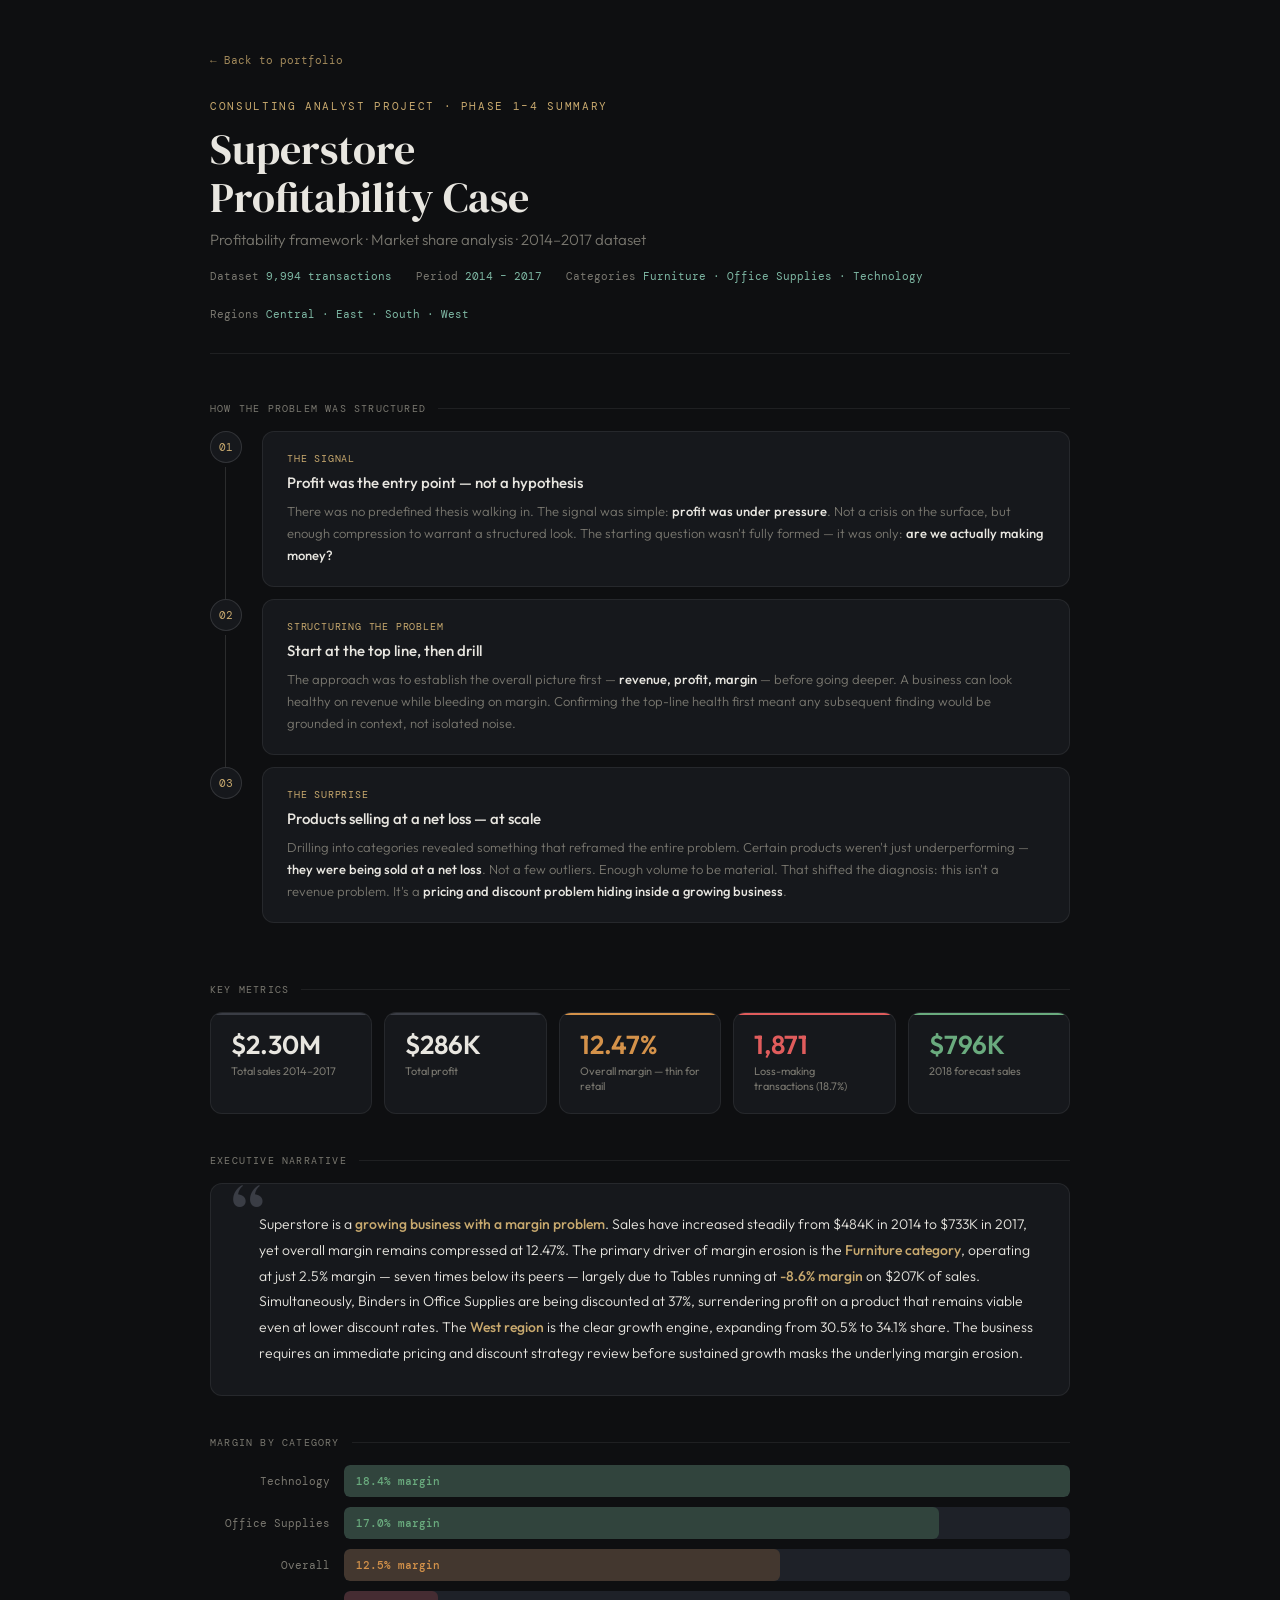
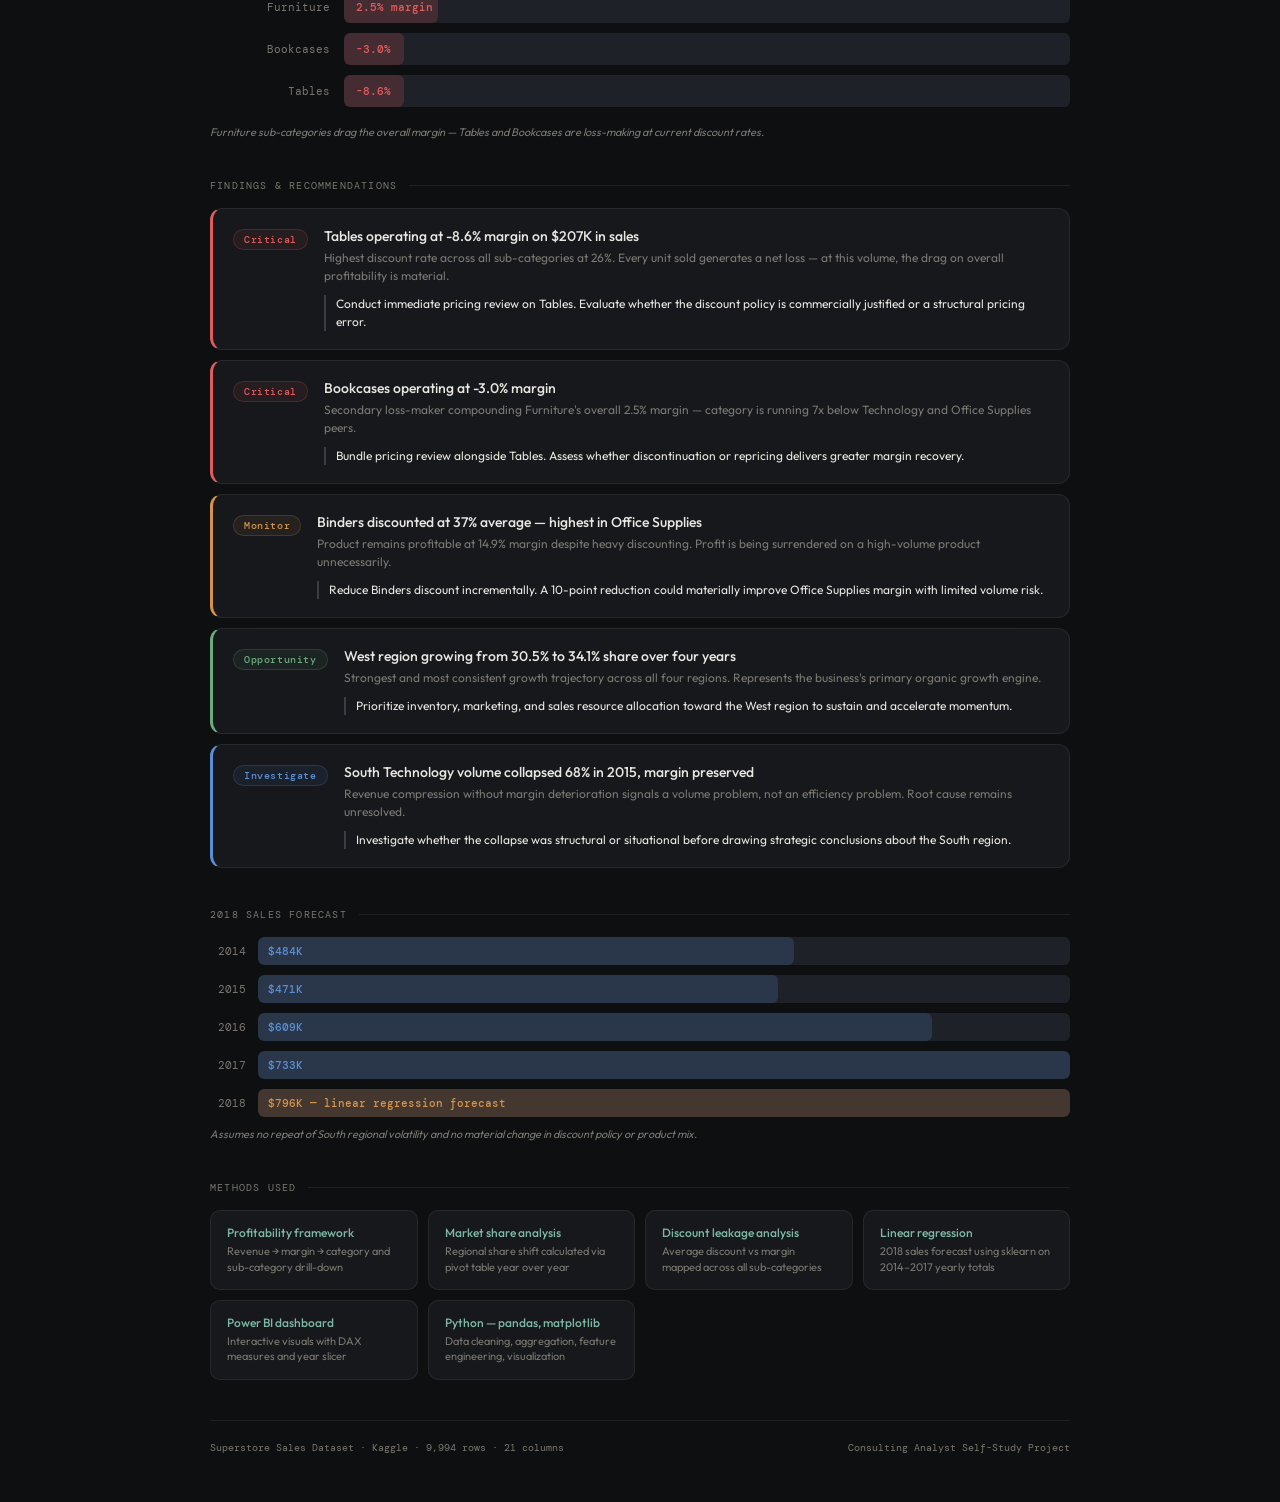
==== case-study.html @ b1f9c76b "Create case-study.html" ====
<!DOCTYPE html>
<html lang="en">
<head>
<meta charset="UTF-8">
<meta name="viewport" content="width=device-width, initial-scale=1.0">
<title>Superstore — Case Study</title>
<link href="https://fonts.googleapis.com/css2?family=DM+Serif+Display&family=DM+Mono:wght@400;500&family=Outfit:wght@300;400;500;600&display=swap" rel="stylesheet">
<style>
  *, *::before, *::after { box-sizing: border-box; margin: 0; padding: 0; }
  :root {
    --bg: #0e0f11; --surface: #16181c; --surface2: #1e2128;
    --border: rgba(255,255,255,0.07); --border2: rgba(255,255,255,0.12);
    --text: #e8e6e0; --muted: #7a7870; --subtle: #3a3d45;
    --accent: #c8a96e; --accent2: #7eb8a4;
    --red: #e05c5c; --amber: #d4924a; --green: #6aab7e; --blue: #5b8fd4;
    --red-bg: rgba(224,92,92,0.08); --amber-bg: rgba(212,146,74,0.08);
    --green-bg: rgba(106,171,126,0.08); --blue-bg: rgba(91,143,212,0.08);
  }

  body { font-family: 'Outfit', sans-serif; background: var(--bg); color: var(--text); min-height: 100vh; padding: 48px 24px; }
  .page { max-width: 860px; margin: 0 auto; }

  /* HEADER */
  .header { margin-bottom: 48px; border-bottom: 1px solid var(--border); padding-bottom: 32px; }
  .eyebrow { font-family: 'DM Mono', monospace; font-size: 11px; letter-spacing: 0.15em; color: var(--accent); text-transform: uppercase; margin-bottom: 12px; }
  .title { font-family: 'DM Serif Display', serif; font-size: 42px; font-weight: 400; line-height: 1.15; color: var(--text); margin-bottom: 8px; }
  .subtitle { font-size: 15px; color: var(--muted); font-weight: 300; }
  .meta { display: flex; gap: 24px; margin-top: 20px; flex-wrap: wrap; }
  .meta-item { font-family: 'DM Mono', monospace; font-size: 11px; color: var(--muted); }
  .meta-item span { color: var(--accent2); }

  /* SECTION LABEL */
  .section-label { font-family: 'DM Mono', monospace; font-size: 10px; letter-spacing: 0.12em; text-transform: uppercase; color: var(--muted); margin-bottom: 16px; display: flex; align-items: center; gap: 12px; }
  .section-label::after { content: ''; flex: 1; height: 1px; background: var(--border); }

  /* THINKING PROCESS TIMELINE */
  .process { margin-bottom: 48px; display: flex; flex-direction: column; gap: 0; }
  .process-step { display: flex; gap: 20px; position: relative; }
  .process-step:not(:last-child)::after {
    content: '';
    position: absolute;
    left: 15px;
    top: 36px;
    bottom: -12px;
    width: 1px;
    background: var(--border2);
  }
  .step-marker {
    display: flex;
    flex-direction: column;
    align-items: center;
    flex-shrink: 0;
  }
  .step-dot {
    width: 32px;
    height: 32px;
    border-radius: 50%;
    border: 1px solid var(--border2);
    background: var(--surface);
    display: flex;
    align-items: center;
    justify-content: center;
    font-family: 'DM Mono', monospace;
    font-size: 11px;
    color: var(--accent);
    flex-shrink: 0;
    position: relative;
    z-index: 1;
  }
  .step-content {
    background: var(--surface);
    border: 1px solid var(--border);
    border-radius: 12px;
    padding: 20px 24px;
    margin-bottom: 12px;
    flex: 1;
  }
  .step-content:hover { border-color: var(--border2); }
  .step-tag {
    font-family: 'DM Mono', monospace;
    font-size: 10px;
    letter-spacing: 0.08em;
    text-transform: uppercase;
    color: var(--accent);
    margin-bottom: 8px;
  }
  .step-title {
    font-size: 15px;
    font-weight: 500;
    color: var(--text);
    margin-bottom: 8px;
  }
  .step-body {
    font-size: 13px;
    color: var(--muted);
    line-height: 1.7;
    font-weight: 300;
  }
  .step-body strong { color: var(--text); font-weight: 500; }

  /* KPI */
  .kpi-row { display: grid; grid-template-columns: repeat(auto-fit, minmax(140px, 1fr)); gap: 12px; margin-bottom: 40px; }
  .kpi { background: var(--surface); border: 1px solid var(--border); border-radius: 12px; padding: 18px 20px; position: relative; overflow: hidden; }
  .kpi::before { content: ''; position: absolute; top: 0; left: 0; right: 0; height: 2px; background: var(--subtle); }
  .kpi.warn::before { background: var(--amber); }
  .kpi.danger::before { background: var(--red); }
  .kpi.good::before { background: var(--green); }
  .kpi-val { font-size: 26px; font-weight: 600; line-height: 1.1; margin-bottom: 4px; }
  .kpi.warn .kpi-val { color: var(--amber); }
  .kpi.danger .kpi-val { color: var(--red); }
  .kpi.good .kpi-val { color: var(--green); }
  .kpi-label { font-size: 11px; color: var(--muted); font-weight: 400; line-height: 1.4; }

  /* NARRATIVE */
  .narrative { background: var(--surface); border: 1px solid var(--border); border-radius: 12px; padding: 28px 32px; margin-bottom: 40px; position: relative; }
  .narrative::before { content: '\201C'; font-family: 'DM Serif Display', serif; font-size: 80px; color: var(--subtle); position: absolute; top: -8px; left: 20px; line-height: 1; }
  .narrative-text { font-size: 14px; color: var(--text); line-height: 1.85; font-weight: 300; padding-left: 16px; }
  .narrative-text strong { color: var(--accent); font-weight: 500; }

  /* MARGIN VISUAL */
  .margin-chart { margin-bottom: 40px; display: flex; flex-direction: column; gap: 10px; }
  .margin-row { display: flex; align-items: center; gap: 14px; }
  .margin-label { font-family: 'DM Mono', monospace; font-size: 11px; color: var(--muted); width: 120px; text-align: right; flex-shrink: 0; }
  .margin-track { flex: 1; height: 32px; background: var(--surface2); border-radius: 6px; overflow: hidden; position: relative; }
  .margin-fill {
    height: 100%;
    border-radius: 6px;
    display: flex;
    align-items: center;
    padding: 0 12px;
    font-family: 'DM Mono', monospace;
    font-size: 11px;
    font-weight: 500;
    white-space: nowrap;
    animation: grow 1.2s ease forwards;
    min-width: 60px;
  }
  @keyframes grow { from { width: 0 !important; opacity: 0; } }
  .fill-green { background: rgba(106,171,126,0.25); color: var(--green); }
  .fill-amber { background: rgba(212,146,74,0.2); color: var(--amber); }
  .fill-red { background: rgba(224,92,92,0.2); color: var(--red); }
  .margin-note { font-size: 11px; color: var(--muted); font-style: italic; margin-top: 8px; }

  /* FINDINGS */
  .findings { margin-bottom: 40px; display: flex; flex-direction: column; gap: 10px; }
  .finding { background: var(--surface); border: 1px solid var(--border); border-radius: 12px; padding: 18px 20px; display: flex; gap: 16px; align-items: flex-start; transition: border-color 0.2s; }
  .finding:hover { border-color: var(--border2); }
  .finding.critical { border-left: 3px solid var(--red); }
  .finding.monitor { border-left: 3px solid var(--amber); }
  .finding.opportunity { border-left: 3px solid var(--green); }
  .finding.investigate { border-left: 3px solid var(--blue); }
  .badge { font-family: 'DM Mono', monospace; font-size: 10px; font-weight: 500; letter-spacing: 0.06em; padding: 3px 10px; border-radius: 20px; white-space: nowrap; margin-top: 2px; }
  .badge-red { background: var(--red-bg); color: var(--red); border: 1px solid rgba(224,92,92,0.2); }
  .badge-amber { background: var(--amber-bg); color: var(--amber); border: 1px solid rgba(212,146,74,0.2); }
  .badge-green { background: var(--green-bg); color: var(--green); border: 1px solid rgba(106,171,126,0.2); }
  .badge-blue { background: var(--blue-bg); color: var(--blue); border: 1px solid rgba(91,143,212,0.2); }
  .finding-body { flex: 1; }
  .finding-title { font-size: 14px; font-weight: 500; color: var(--text); margin-bottom: 4px; }
  .finding-sub { font-size: 12px; color: var(--muted); margin-bottom: 10px; line-height: 1.5; }
  .finding-rec { font-size: 12px; color: var(--text); border-left: 2px solid var(--subtle); padding-left: 10px; line-height: 1.5; }

  /* FORECAST */
  .forecast { margin-bottom: 40px; }
  .bar-row { display: flex; align-items: center; gap: 12px; margin-bottom: 10px; }
  .bar-year { font-family: 'DM Mono', monospace; font-size: 11px; color: var(--muted); width: 36px; text-align: right; }
  .bar-track { flex: 1; height: 28px; background: var(--surface2); border-radius: 6px; overflow: hidden; }
  .bar-fill { height: 100%; border-radius: 6px; display: flex; align-items: center; padding: 0 10px; font-family: 'DM Mono', monospace; font-size: 11px; font-weight: 500; white-space: nowrap; animation: grow 1s ease forwards; }
  .actual { background: rgba(91,143,212,0.2); color: var(--blue); }
  .forecast-bar { background: rgba(212,146,74,0.2); color: var(--amber); }
  .forecast-note { font-size: 11px; color: var(--muted); margin-top: 8px; font-style: italic; }

  /* METHODS */
  .methods { display: grid; grid-template-columns: repeat(auto-fit, minmax(180px, 1fr)); gap: 10px; margin-bottom: 40px; }
  .method { background: var(--surface); border: 1px solid var(--border); border-radius: 10px; padding: 14px 16px; }
  .method-title { font-size: 12px; font-weight: 500; color: var(--accent2); margin-bottom: 4px; }
  .method-desc { font-size: 11px; color: var(--muted); line-height: 1.4; }

  /* FOOTER */
  .footer { border-top: 1px solid var(--border); padding-top: 20px; display: flex; justify-content: space-between; align-items: center; flex-wrap: wrap; gap: 8px; }
  .footer span { font-family: 'DM Mono', monospace; font-size: 10px; color: var(--muted); }
  .back-link { font-family: 'DM Mono', monospace; font-size: 11px; color: var(--accent); text-decoration: none; display: inline-flex; align-items: center; gap: 6px; margin-bottom: 32px; opacity: 0.8; }
  .back-link:hover { opacity: 1; }
</style>
</head>
<body>
<div class="page">

  <a href="index.html" class="back-link">← Back to portfolio</a>

  <div class="header">
    <p class="eyebrow">Consulting analyst project · Phase 1–4 summary</p>
    <h1 class="title">Superstore<br>Profitability Case</h1>
    <p class="subtitle">Profitability framework · Market share analysis · 2014–2017 dataset</p>
    <div class="meta">
      <div class="meta-item">Dataset <span>9,994 transactions</span></div>
      <div class="meta-item">Period <span>2014 – 2017</span></div>
      <div class="meta-item">Categories <span>Furniture · Office Supplies · Technology</span></div>
      <div class="meta-item">Regions <span>Central · East · South · West</span></div>
    </div>
  </div>

  <!-- THINKING PROCESS -->
  <p class="section-label">How the problem was structured</p>
  <div class="process">

    <div class="process-step">
      <div class="step-marker">
        <div class="step-dot">01</div>
      </div>
      <div class="step-content">
        <p class="step-tag">The signal</p>
        <p class="step-title">Profit was the entry point — not a hypothesis</p>
        <p class="step-body">There was no predefined thesis walking in. The signal was simple: <strong>profit was under pressure</strong>. Not a crisis on the surface, but enough compression to warrant a structured look. The starting question wasn't fully formed — it was only: <strong>are we actually making money?</strong></p>
      </div>
    </div>

    <div class="process-step">
      <div class="step-marker">
        <div class="step-dot">02</div>
      </div>
      <div class="step-content">
        <p class="step-tag">Structuring the problem</p>
        <p class="step-title">Start at the top line, then drill</p>
        <p class="step-body">The approach was to establish the overall picture first — <strong>revenue, profit, margin</strong> — before going deeper. A business can look healthy on revenue while bleeding on margin. Confirming the top-line health first meant any subsequent finding would be grounded in context, not isolated noise.</p>
      </div>
    </div>

    <div class="process-step">
      <div class="step-marker">
        <div class="step-dot">03</div>
      </div>
      <div class="step-content">
        <p class="step-tag">The surprise</p>
        <p class="step-title">Products selling at a net loss — at scale</p>
        <p class="step-body">Drilling into categories revealed something that reframed the entire problem. Certain products weren't just underperforming — <strong>they were being sold at a net loss</strong>. Not a few outliers. Enough volume to be material. That shifted the diagnosis: this isn't a revenue problem. It's a <strong>pricing and discount problem hiding inside a growing business</strong>.</p>
      </div>
    </div>

  </div>

  <!-- KEY METRICS -->
  <p class="section-label">Key metrics</p>
  <div class="kpi-row">
    <div class="kpi"><div class="kpi-val">$2.30M</div><div class="kpi-label">Total sales 2014–2017</div></div>
    <div class="kpi"><div class="kpi-val">$286K</div><div class="kpi-label">Total profit</div></div>
    <div class="kpi warn"><div class="kpi-val">12.47%</div><div class="kpi-label">Overall margin — thin for retail</div></div>
    <div class="kpi danger"><div class="kpi-val">1,871</div><div class="kpi-label">Loss-making transactions (18.7%)</div></div>
    <div class="kpi good"><div class="kpi-val">$796K</div><div class="kpi-label">2018 forecast sales</div></div>
  </div>

  <!-- EXECUTIVE NARRATIVE -->
  <p class="section-label">Executive narrative</p>
  <div class="narrative">
    <p class="narrative-text">
      Superstore is a <strong>growing business with a margin problem</strong>. Sales have increased steadily from $484K in 2014 to $733K in 2017, yet overall margin remains compressed at 12.47%. The primary driver of margin erosion is the <strong>Furniture category</strong>, operating at just 2.5% margin — seven times below its peers — largely due to Tables running at <strong>-8.6% margin</strong> on $207K of sales. Simultaneously, Binders in Office Supplies are being discounted at 37%, surrendering profit on a product that remains viable even at lower discount rates. The <strong>West region</strong> is the clear growth engine, expanding from 30.5% to 34.1% share. The business requires an immediate pricing and discount strategy review before sustained growth masks the underlying margin erosion.
    </p>
  </div>

  <!-- MARGIN BREAKDOWN -->
  <p class="section-label">Margin by category</p>
  <div class="margin-chart">
    <div class="margin-row">
      <span class="margin-label">Technology</span>
      <div class="margin-track"><div class="margin-fill fill-green" style="width: 100%">18.4% margin</div></div>
    </div>
    <div class="margin-row">
      <span class="margin-label">Office Supplies</span>
      <div class="margin-track"><div class="margin-fill fill-green" style="width: 82%">17.0% margin</div></div>
    </div>
    <div class="margin-row">
      <span class="margin-label">Overall</span>
      <div class="margin-track"><div class="margin-fill fill-amber" style="width: 60%">12.5% margin</div></div>
    </div>
    <div class="margin-row">
      <span class="margin-label">Furniture</span>
      <div class="margin-track"><div class="margin-fill fill-red" style="width: 13%">2.5% margin</div></div>
    </div>
    <div class="margin-row">
      <span class="margin-label">Bookcases</span>
      <div class="margin-track"><div class="margin-fill fill-red" style="width: 6%">-3.0%</div></div>
    </div>
    <div class="margin-row">
      <span class="margin-label">Tables</span>
      <div class="margin-track"><div class="margin-fill fill-red" style="width: 4%">-8.6%</div></div>
    </div>
    <p class="margin-note">Furniture sub-categories drag the overall margin — Tables and Bookcases are loss-making at current discount rates.</p>
  </div>

  <!-- FINDINGS -->
  <p class="section-label">Findings & recommendations</p>
  <div class="findings">
    <div class="finding critical">
      <span class="badge badge-red">Critical</span>
      <div class="finding-body">
        <p class="finding-title">Tables operating at -8.6% margin on $207K in sales</p>
        <p class="finding-sub">Highest discount rate across all sub-categories at 26%. Every unit sold generates a net loss — at this volume, the drag on overall profitability is material.</p>
        <p class="finding-rec">Conduct immediate pricing review on Tables. Evaluate whether the discount policy is commercially justified or a structural pricing error.</p>
      </div>
    </div>
    <div class="finding critical">
      <span class="badge badge-red">Critical</span>
      <div class="finding-body">
        <p class="finding-title">Bookcases operating at -3.0% margin</p>
        <p class="finding-sub">Secondary loss-maker compounding Furniture's overall 2.5% margin — category is running 7x below Technology and Office Supplies peers.</p>
        <p class="finding-rec">Bundle pricing review alongside Tables. Assess whether discontinuation or repricing delivers greater margin recovery.</p>
      </div>
    </div>
    <div class="finding monitor">
      <span class="badge badge-amber">Monitor</span>
      <div class="finding-body">
        <p class="finding-title">Binders discounted at 37% average — highest in Office Supplies</p>
        <p class="finding-sub">Product remains profitable at 14.9% margin despite heavy discounting. Profit is being surrendered on a high-volume product unnecessarily.</p>
        <p class="finding-rec">Reduce Binders discount incrementally. A 10-point reduction could materially improve Office Supplies margin with limited volume risk.</p>
      </div>
    </div>
    <div class="finding opportunity">
      <span class="badge badge-green">Opportunity</span>
      <div class="finding-body">
        <p class="finding-title">West region growing from 30.5% to 34.1% share over four years</p>
        <p class="finding-sub">Strongest and most consistent growth trajectory across all four regions. Represents the business's primary organic growth engine.</p>
        <p class="finding-rec">Prioritize inventory, marketing, and sales resource allocation toward the West region to sustain and accelerate momentum.</p>
      </div>
    </div>
    <div class="finding investigate">
      <span class="badge badge-blue">Investigate</span>
      <div class="finding-body">
        <p class="finding-title">South Technology volume collapsed 68% in 2015, margin preserved</p>
        <p class="finding-sub">Revenue compression without margin deterioration signals a volume problem, not an efficiency problem. Root cause remains unresolved.</p>
        <p class="finding-rec">Investigate whether the collapse was structural or situational before drawing strategic conclusions about the South region.</p>
      </div>
    </div>
  </div>

  <!-- FORECAST -->
  <p class="section-label">2018 sales forecast</p>
  <div class="forecast">
    <div class="bar-row"><span class="bar-year">2014</span><div class="bar-track"><div class="bar-fill actual" style="width:66%">$484K</div></div></div>
    <div class="bar-row"><span class="bar-year">2015</span><div class="bar-track"><div class="bar-fill actual" style="width:64%">$471K</div></div></div>
    <div class="bar-row"><span class="bar-year">2016</span><div class="bar-track"><div class="bar-fill actual" style="width:83%">$609K</div></div></div>
    <div class="bar-row"><span class="bar-year">2017</span><div class="bar-track"><div class="bar-fill actual" style="width:100%">$733K</div></div></div>
    <div class="bar-row"><span class="bar-year">2018</span><div class="bar-track"><div class="bar-fill forecast-bar" style="width:100%">$796K — linear regression forecast</div></div></div>
    <p class="forecast-note">Assumes no repeat of South regional volatility and no material change in discount policy or product mix.</p>
  </div>

  <!-- METHODS -->
  <p class="section-label">Methods used</p>
  <div class="methods">
    <div class="method"><p class="method-title">Profitability framework</p><p class="method-desc">Revenue → margin → category and sub-category drill-down</p></div>
    <div class="method"><p class="method-title">Market share analysis</p><p class="method-desc">Regional share shift calculated via pivot table year over year</p></div>
    <div class="method"><p class="method-title">Discount leakage analysis</p><p class="method-desc">Average discount vs margin mapped across all sub-categories</p></div>
    <div class="method"><p class="method-title">Linear regression</p><p class="method-desc">2018 sales forecast using sklearn on 2014–2017 yearly totals</p></div>
    <div class="method"><p class="method-title">Power BI dashboard</p><p class="method-desc">Interactive visuals with DAX measures and year slicer</p></div>
    <div class="method"><p class="method-title">Python — pandas, matplotlib</p><p class="method-desc">Data cleaning, aggregation, feature engineering, visualization</p></div>
  </div>

  <div class="footer">
    <span>Superstore Sales Dataset · Kaggle · 9,994 rows · 21 columns</span>
    <span>Consulting Analyst Self-Study Project</span>
  </div>

</div>
</body>
</html>
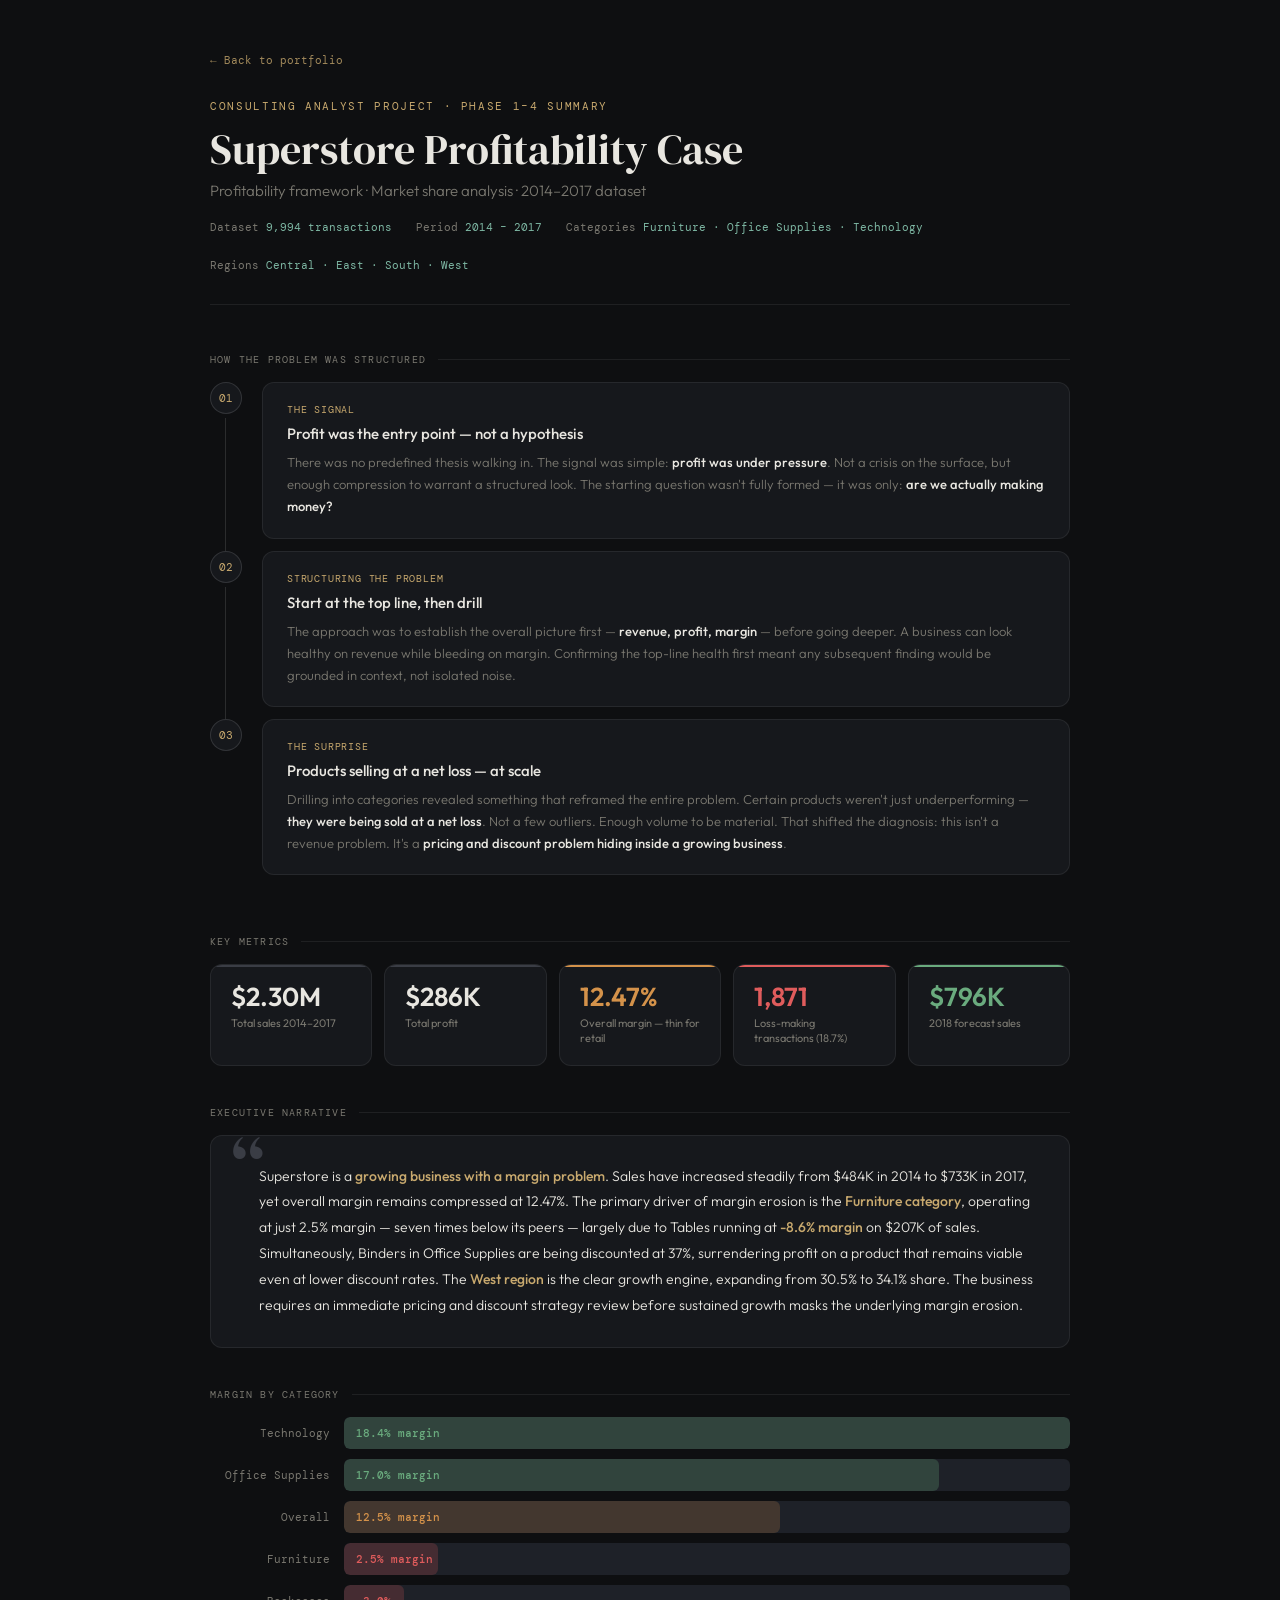
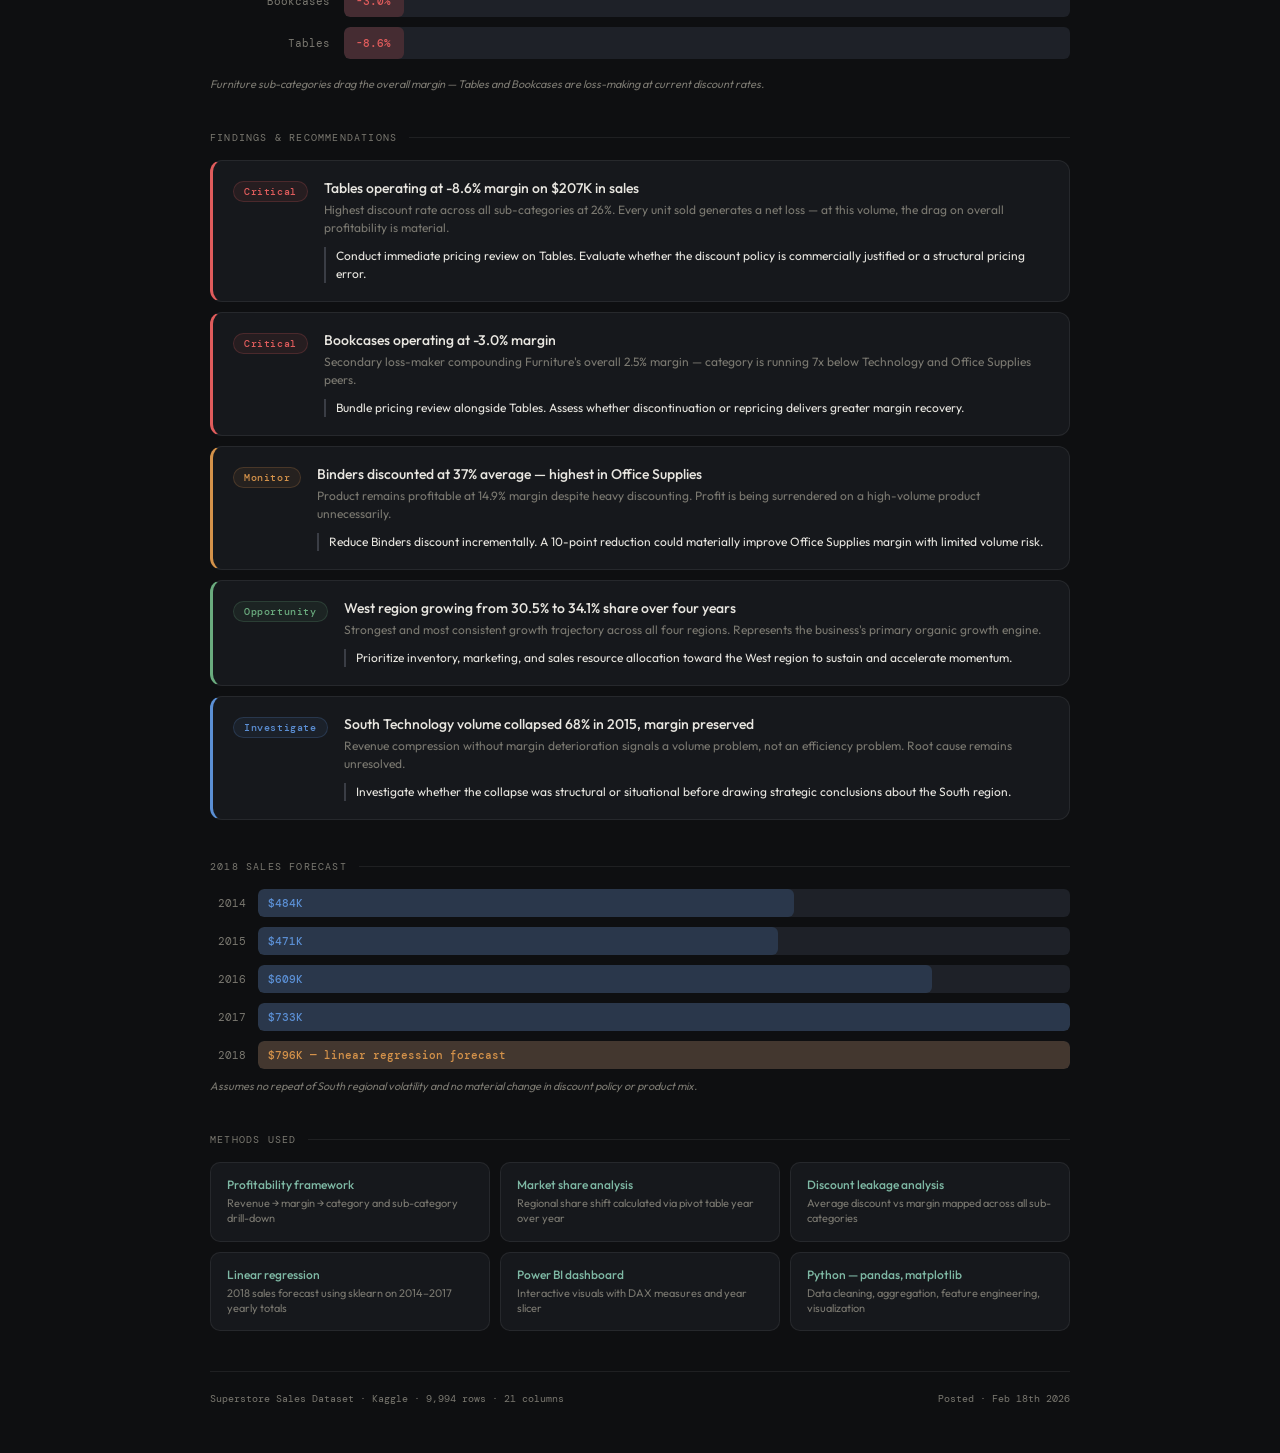
==== commit 4a4807b1: "Update case-study.html" ====
--- a/case-study.html
+++ b/case-study.html
@@ -170,7 +170,7 @@
   .forecast-note { font-size: 11px; color: var(--muted); margin-top: 8px; font-style: italic; }
 
   /* METHODS */
-  .methods { display: grid; grid-template-columns: repeat(auto-fit, minmax(180px, 1fr)); gap: 10px; margin-bottom: 40px; }
+  .methods { display: grid; grid-template-columns: repeat(3, 1fr); gap: 10px; margin-bottom: 40px; }
   .method { background: var(--surface); border: 1px solid var(--border); border-radius: 10px; padding: 14px 16px; }
   .method-title { font-size: 12px; font-weight: 500; color: var(--accent2); margin-bottom: 4px; }
   .method-desc { font-size: 11px; color: var(--muted); line-height: 1.4; }
@@ -189,7 +189,7 @@
 
   <div class="header">
     <p class="eyebrow">Consulting analyst project · Phase 1–4 summary</p>
-    <h1 class="title">Superstore<br>Profitability Case</h1>
+    <h1 class="title">Superstore Profitability Case</h1>
     <p class="subtitle">Profitability framework · Market share analysis · 2014–2017 dataset</p>
     <div class="meta">
       <div class="meta-item">Dataset <span>9,994 transactions</span></div>
@@ -355,7 +355,7 @@
 
   <div class="footer">
     <span>Superstore Sales Dataset · Kaggle · 9,994 rows · 21 columns</span>
-    <span>Consulting Analyst Self-Study Project</span>
+    <span>Posted · Feb 18th 2026</span>
   </div>
 
 </div>
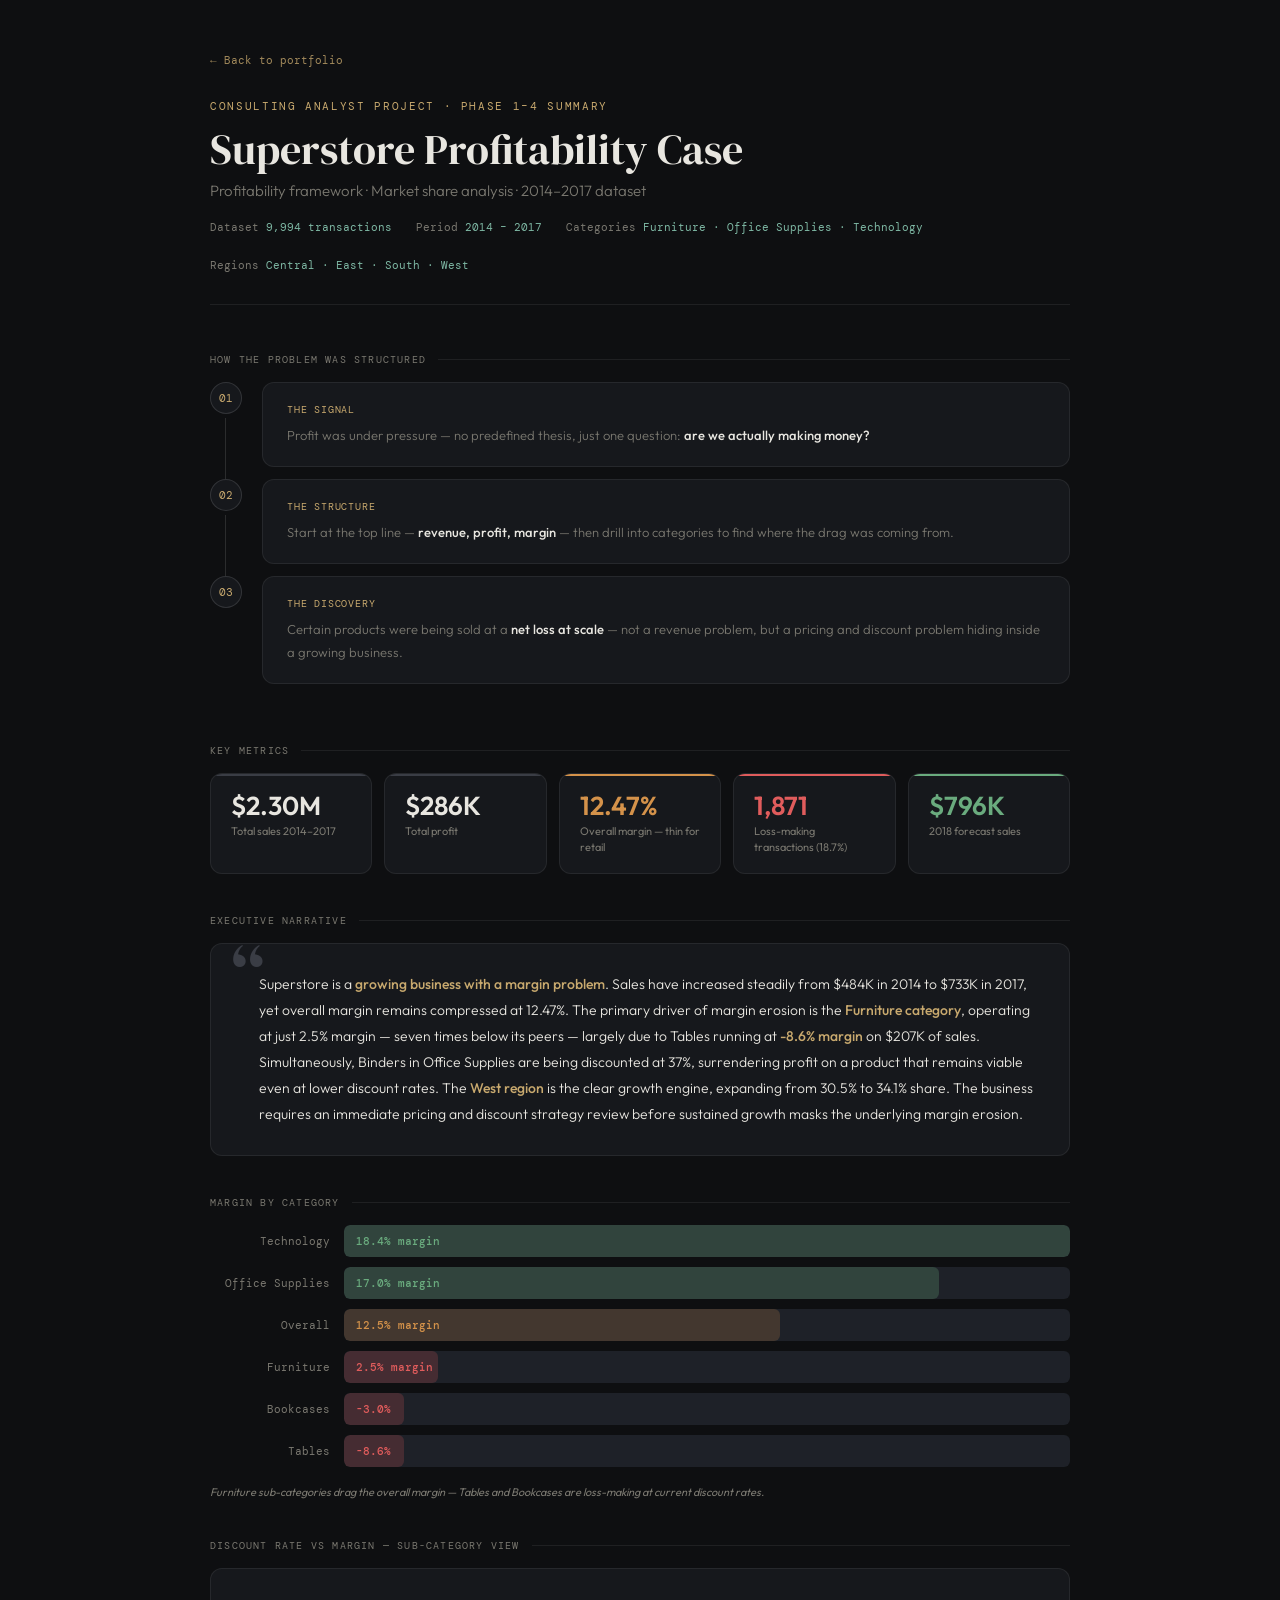
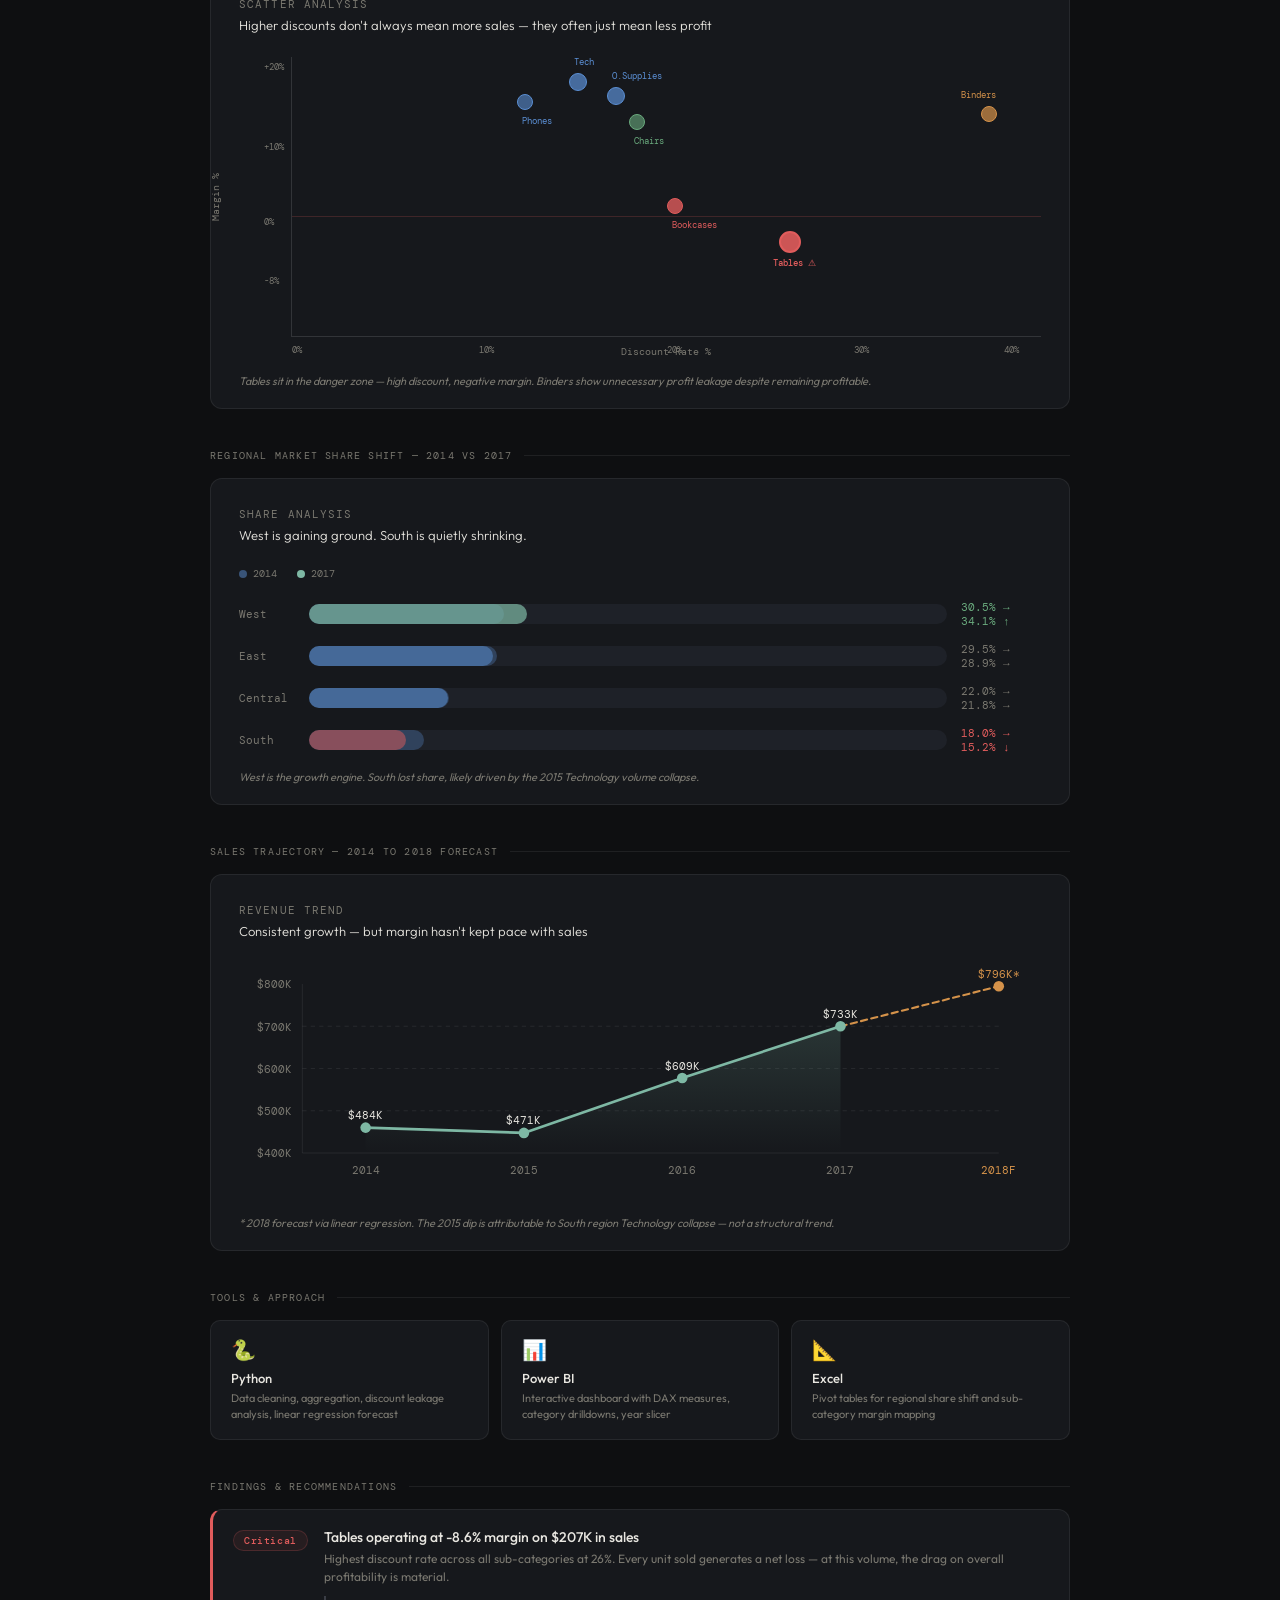
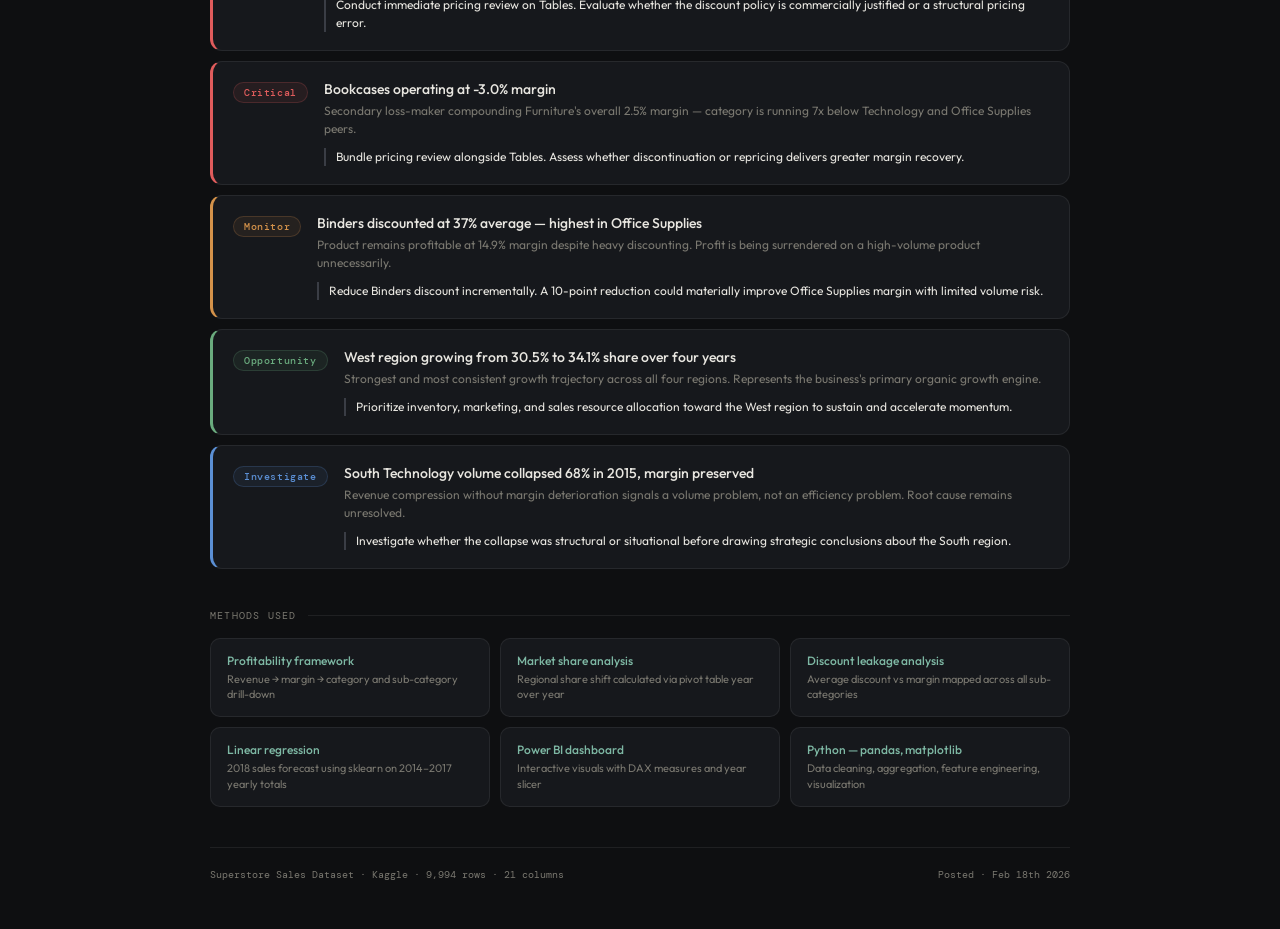
==== commit c341bffc: "Update case-study.html" ====
--- a/case-study.html
+++ b/case-study.html
@@ -180,6 +180,67 @@
   .footer span { font-family: 'DM Mono', monospace; font-size: 10px; color: var(--muted); }
   .back-link { font-family: 'DM Mono', monospace; font-size: 11px; color: var(--accent); text-decoration: none; display: inline-flex; align-items: center; gap: 6px; margin-bottom: 32px; opacity: 0.8; }
   .back-link:hover { opacity: 1; }
+
+  /* CHARTS */
+  .chart-wrap { background: var(--surface); border: 1px solid var(--border); border-radius: 12px; padding: 28px 28px 20px; margin-bottom: 40px; }
+  .chart-title { font-family: 'DM Mono', monospace; font-size: 11px; color: var(--muted); letter-spacing: 0.1em; text-transform: uppercase; margin-bottom: 6px; }
+  .chart-subtitle { font-size: 13px; color: var(--text); font-weight: 300; margin-bottom: 24px; }
+  .chart-caption { font-size: 11px; color: var(--muted); font-style: italic; margin-top: 16px; }
+
+  /* DISCOUNT SCATTER */
+  .scatter-grid { position: relative; width: 100%; height: 280px; border-left: 1px solid var(--border2); border-bottom: 1px solid var(--border2); margin-top: 16px; }
+  .scatter-x-label { font-family: 'DM Mono', monospace; font-size: 10px; color: var(--muted); text-align: center; margin-top: 8px; }
+  .scatter-y-label { font-family: 'DM Mono', monospace; font-size: 10px; color: var(--muted); position: absolute; left: -48px; top: 50%; transform: translateY(-50%) rotate(-90deg); white-space: nowrap; }
+  .scatter-outer { position: relative; padding-left: 52px; margin-bottom: 8px; }
+  .dot {
+    position: absolute;
+    border-radius: 50%;
+    display: flex;
+    align-items: center;
+    justify-content: center;
+    cursor: default;
+    transition: transform 0.2s;
+  }
+  .dot:hover { transform: scale(1.15); }
+  .dot-label {
+    position: absolute;
+    font-family: 'DM Mono', monospace;
+    font-size: 9px;
+    white-space: nowrap;
+    pointer-events: none;
+  }
+  .axis-tick { font-family: 'DM Mono', monospace; font-size: 9px; color: var(--muted); position: absolute; }
+
+  /* REGIONAL DONUT ROWS */
+  .region-rows { display: flex; flex-direction: column; gap: 14px; }
+  .region-row { display: flex; align-items: center; gap: 14px; }
+  .region-name { font-family: 'DM Mono', monospace; font-size: 11px; color: var(--muted); width: 56px; flex-shrink: 0; }
+  .region-track { flex: 1; height: 10px; background: var(--surface2); border-radius: 10px; overflow: visible; position: relative; }
+  .region-bar-14 { height: 10px; border-radius: 10px; background: rgba(91,143,212,0.3); animation: grow 1s ease forwards; position: absolute; top: 0; left: 0; }
+  .region-bar-17 { height: 10px; border-radius: 10px; position: absolute; top: 0; left: 0; animation: grow 1.3s ease forwards; }
+  .region-pct { font-family: 'DM Mono', monospace; font-size: 10px; width: 80px; flex-shrink: 0; }
+  .region-legend { display: flex; gap: 20px; margin-bottom: 20px; }
+  .legend-dot { width: 8px; height: 8px; border-radius: 50%; display: inline-block; margin-right: 6px; }
+  .legend-item { font-family: 'DM Mono', monospace; font-size: 10px; color: var(--muted); display: flex; align-items: center; }
+
+  /* SALES TREND LINE */
+  .trend-wrap { position: relative; width: 100%; }
+  svg.trend-svg { width: 100%; overflow: visible; }
+  .trend-line { fill: none; stroke: var(--accent2); stroke-width: 2.5; stroke-linecap: round; stroke-linejoin: round; }
+  .trend-line-forecast { fill: none; stroke: var(--amber); stroke-width: 2; stroke-dasharray: 6 4; stroke-linecap: round; }
+  .trend-area { fill: url(#areaGrad); }
+  .trend-dot { fill: var(--accent2); }
+  .trend-dot-forecast { fill: var(--amber); }
+  .trend-label { font-family: 'DM Mono', monospace; font-size: 10px; fill: var(--text); }
+  .trend-year { font-family: 'DM Mono', monospace; font-size: 10px; fill: var(--muted); }
+  .trend-gridline { stroke: var(--border); stroke-width: 1; }
+
+  /* TOOLS STRIP */
+  .tools-strip { display: flex; gap: 12px; flex-wrap: wrap; margin-bottom: 40px; }
+  .tool-card { background: var(--surface); border: 1px solid var(--border); border-radius: 10px; padding: 16px 20px; flex: 1; min-width: 160px; }
+  .tool-icon { font-size: 20px; margin-bottom: 8px; }
+  .tool-name { font-size: 13px; font-weight: 500; color: var(--text); margin-bottom: 4px; }
+  .tool-role { font-size: 11px; color: var(--muted); line-height: 1.5; }
 </style>
 </head>
 <body>
@@ -204,35 +265,26 @@
   <div class="process">
 
     <div class="process-step">
-      <div class="step-marker">
-        <div class="step-dot">01</div>
-      </div>
+      <div class="step-marker"><div class="step-dot">01</div></div>
       <div class="step-content">
         <p class="step-tag">The signal</p>
-        <p class="step-title">Profit was the entry point — not a hypothesis</p>
-        <p class="step-body">There was no predefined thesis walking in. The signal was simple: <strong>profit was under pressure</strong>. Not a crisis on the surface, but enough compression to warrant a structured look. The starting question wasn't fully formed — it was only: <strong>are we actually making money?</strong></p>
+        <p class="step-body">Profit was under pressure — no predefined thesis, just one question: <strong>are we actually making money?</strong></p>
       </div>
     </div>
 
     <div class="process-step">
-      <div class="step-marker">
-        <div class="step-dot">02</div>
-      </div>
+      <div class="step-marker"><div class="step-dot">02</div></div>
       <div class="step-content">
-        <p class="step-tag">Structuring the problem</p>
-        <p class="step-title">Start at the top line, then drill</p>
-        <p class="step-body">The approach was to establish the overall picture first — <strong>revenue, profit, margin</strong> — before going deeper. A business can look healthy on revenue while bleeding on margin. Confirming the top-line health first meant any subsequent finding would be grounded in context, not isolated noise.</p>
+        <p class="step-tag">The structure</p>
+        <p class="step-body">Start at the top line — <strong>revenue, profit, margin</strong> — then drill into categories to find where the drag was coming from.</p>
       </div>
     </div>
 
     <div class="process-step">
-      <div class="step-marker">
-        <div class="step-dot">03</div>
-      </div>
+      <div class="step-marker"><div class="step-dot">03</div></div>
       <div class="step-content">
-        <p class="step-tag">The surprise</p>
-        <p class="step-title">Products selling at a net loss — at scale</p>
-        <p class="step-body">Drilling into categories revealed something that reframed the entire problem. Certain products weren't just underperforming — <strong>they were being sold at a net loss</strong>. Not a few outliers. Enough volume to be material. That shifted the diagnosis: this isn't a revenue problem. It's a <strong>pricing and discount problem hiding inside a growing business</strong>.</p>
+        <p class="step-tag">The discovery</p>
+        <p class="step-body">Certain products were being sold at a <strong>net loss at scale</strong> — not a revenue problem, but a pricing and discount problem hiding inside a growing business.</p>
       </div>
     </div>
 
@@ -286,7 +338,191 @@
     <p class="margin-note">Furniture sub-categories drag the overall margin — Tables and Bookcases are loss-making at current discount rates.</p>
   </div>
 
-  <!-- FINDINGS -->
+  <!-- CHART 1: DISCOUNT VS MARGIN SCATTER -->
+  <p class="section-label">Discount rate vs margin — sub-category view</p>
+  <div class="chart-wrap">
+    <p class="chart-title">Scatter analysis</p>
+    <p class="chart-subtitle">Higher discounts don't always mean more sales — they often just mean less profit</p>
+    <div class="scatter-outer">
+      <span class="scatter-y-label">Margin %</span>
+      <div class="scatter-grid" id="scatter">
+        <!-- Y axis ticks -->
+        <span class="axis-tick" style="left:-28px; top:4px">+20%</span>
+        <span class="axis-tick" style="left:-28px; top:30%">+10%</span>
+        <span class="axis-tick" style="left:-28px; top:57%">0%</span>
+        <span class="axis-tick" style="left:-28px; top:78%">-8%</span>
+        <!-- Gridlines -->
+        <div style="position:absolute;top:57%;left:0;right:0;height:1px;background:rgba(224,92,92,0.2);"></div>
+
+        <!-- DOTS: left% = discount axis (0-40%), bottom% = margin axis (-10 to +22) -->
+        <!-- Technology: 15% disc, 18.4% margin -->
+        <div class="dot" style="width:18px;height:18px;background:rgba(91,143,212,0.7);left:37%;bottom:88%;border:1px solid var(--blue);">
+          <span class="dot-label" style="top:-18px;left:4px;color:var(--blue);">Tech</span>
+        </div>
+        <!-- Office Supplies: 17% disc, 17% margin -->
+        <div class="dot" style="width:18px;height:18px;background:rgba(91,143,212,0.7);left:42%;bottom:83%;border:1px solid var(--blue);">
+          <span class="dot-label" style="top:-18px;left:4px;color:var(--blue);">O.Supplies</span>
+        </div>
+        <!-- Binders: 37% disc, 14.9% margin -->
+        <div class="dot" style="width:16px;height:16px;background:rgba(212,146,74,0.7);left:92%;bottom:77%;border:1px solid var(--amber);">
+          <span class="dot-label" style="top:-18px;right:0;color:var(--amber);">Binders</span>
+        </div>
+        <!-- Chairs: 18% disc, 14.2% margin -->
+        <div class="dot" style="width:16px;height:16px;background:rgba(106,171,126,0.6);left:45%;bottom:74%;border:1px solid var(--green);">
+          <span class="dot-label" style="top:20px;left:4px;color:var(--green);">Chairs</span>
+        </div>
+        <!-- Phones: 12% disc, 16.8% margin -->
+        <div class="dot" style="width:16px;height:16px;background:rgba(91,143,212,0.6);left:30%;bottom:81%;border:1px solid var(--blue);">
+          <span class="dot-label" style="top:20px;left:4px;color:var(--blue);">Phones</span>
+        </div>
+        <!-- Bookcases: 20% disc, -3% margin -->
+        <div class="dot" style="width:16px;height:16px;background:rgba(224,92,92,0.8);left:50%;bottom:44%;border:1px solid var(--red);">
+          <span class="dot-label" style="top:20px;left:4px;color:var(--red);">Bookcases</span>
+        </div>
+        <!-- Tables: 26% disc, -8.6% margin -->
+        <div class="dot" style="width:22px;height:22px;background:rgba(224,92,92,0.9);left:65%;bottom:30%;border:2px solid var(--red);">
+          <span class="dot-label" style="top:24px;left:-8px;color:var(--red);font-weight:500;">Tables ⚠</span>
+        </div>
+        <!-- X axis ticks -->
+        <span class="axis-tick" style="bottom:-20px;left:0%">0%</span>
+        <span class="axis-tick" style="bottom:-20px;left:25%">10%</span>
+        <span class="axis-tick" style="bottom:-20px;left:50%">20%</span>
+        <span class="axis-tick" style="bottom:-20px;left:75%">30%</span>
+        <span class="axis-tick" style="bottom:-20px;left:95%">40%</span>
+      </div>
+    </div>
+    <p class="scatter-x-label" style="padding-left:52px;">Discount Rate %</p>
+    <p class="chart-caption">Tables sit in the danger zone — high discount, negative margin. Binders show unnecessary profit leakage despite remaining profitable.</p>
+  </div>
+
+  <!-- CHART 2: REGIONAL SHARE SHIFT -->
+  <p class="section-label">Regional market share shift — 2014 vs 2017</p>
+  <div class="chart-wrap">
+    <p class="chart-title">Share analysis</p>
+    <p class="chart-subtitle">West is gaining ground. South is quietly shrinking.</p>
+    <div class="region-legend">
+      <span class="legend-item"><span class="legend-dot" style="background:rgba(91,143,212,0.5)"></span>2014</span>
+      <span class="legend-item"><span class="legend-dot" style="background:var(--accent2)"></span>2017</span>
+    </div>
+    <div class="region-rows">
+      <!-- West: 30.5% → 34.1% -->
+      <div class="region-row">
+        <span class="region-name">West</span>
+        <div class="region-track" style="height:20px;">
+          <div class="region-bar-14" style="width:30.5%;height:20px;"></div>
+          <div class="region-bar-17" style="width:34.1%;height:20px;background:rgba(126,184,164,0.7);"></div>
+        </div>
+        <span class="region-pct" style="color:var(--green);font-family:'DM Mono',monospace;font-size:11px;">30.5% → 34.1% ↑</span>
+      </div>
+      <!-- East: 29.5% → 28.9% -->
+      <div class="region-row">
+        <span class="region-name">East</span>
+        <div class="region-track" style="height:20px;">
+          <div class="region-bar-14" style="width:29.5%;height:20px;"></div>
+          <div class="region-bar-17" style="width:28.9%;height:20px;background:rgba(91,143,212,0.5);"></div>
+        </div>
+        <span class="region-pct" style="color:var(--muted);font-family:'DM Mono',monospace;font-size:11px;">29.5% → 28.9% →</span>
+      </div>
+      <!-- Central: 22.0% → 21.8% -->
+      <div class="region-row">
+        <span class="region-name">Central</span>
+        <div class="region-track" style="height:20px;">
+          <div class="region-bar-14" style="width:22%;height:20px;"></div>
+          <div class="region-bar-17" style="width:21.8%;height:20px;background:rgba(91,143,212,0.5);"></div>
+        </div>
+        <span class="region-pct" style="color:var(--muted);font-family:'DM Mono',monospace;font-size:11px;">22.0% → 21.8% →</span>
+      </div>
+      <!-- South: 18.0% → 15.2% -->
+      <div class="region-row">
+        <span class="region-name">South</span>
+        <div class="region-track" style="height:20px;">
+          <div class="region-bar-14" style="width:18%;height:20px;"></div>
+          <div class="region-bar-17" style="width:15.2%;height:20px;background:rgba(224,92,92,0.5);"></div>
+        </div>
+        <span class="region-pct" style="color:var(--red);font-family:'DM Mono',monospace;font-size:11px;">18.0% → 15.2% ↓</span>
+      </div>
+    </div>
+    <p class="chart-caption">West is the growth engine. South lost share, likely driven by the 2015 Technology volume collapse.</p>
+  </div>
+
+  <!-- CHART 3: SALES TREND + FORECAST -->
+  <p class="section-label">Sales trajectory — 2014 to 2018 forecast</p>
+  <div class="chart-wrap">
+    <p class="chart-title">Revenue trend</p>
+    <p class="chart-subtitle">Consistent growth — but margin hasn't kept pace with sales</p>
+    <div class="trend-wrap">
+      <svg class="trend-svg" viewBox="0 0 760 220" xmlns="http://www.w3.org/2000/svg">
+        <defs>
+          <linearGradient id="areaGrad" x1="0" y1="0" x2="0" y2="1">
+            <stop offset="0%" stop-color="#7eb8a4" stop-opacity="0.18"/>
+            <stop offset="100%" stop-color="#7eb8a4" stop-opacity="0"/>
+          </linearGradient>
+        </defs>
+        <!-- Gridlines -->
+        <line class="trend-gridline" x1="60" y1="20" x2="60" y2="180"/>
+        <line class="trend-gridline" x1="60" y1="180" x2="720" y2="180"/>
+        <line class="trend-gridline" x1="60" y1="60" x2="720" y2="60" stroke-dasharray="4 4"/>
+        <line class="trend-gridline" x1="60" y1="100" x2="720" y2="100" stroke-dasharray="4 4"/>
+        <line class="trend-gridline" x1="60" y1="140" x2="720" y2="140" stroke-dasharray="4 4"/>
+        <!-- Y labels -->
+        <text class="trend-year" x="50" y="24" text-anchor="end">$800K</text>
+        <text class="trend-year" x="50" y="64" text-anchor="end">$700K</text>
+        <text class="trend-year" x="50" y="104" text-anchor="end">$600K</text>
+        <text class="trend-year" x="50" y="144" text-anchor="end">$500K</text>
+        <text class="trend-year" x="50" y="184" text-anchor="end">$400K</text>
+        <!-- Area fill: actual data points -->
+        <!-- 2014: $484K → y=156, 2015: $471K → y=161, 2016: $609K → y=109, 2017: $733K → y=60 -->
+        <!-- x positions: 2014=120, 2015=270, 2016=420, 2017=570, 2018=720 -->
+        <path class="trend-area" d="M120,156 L270,161 L420,109 L570,60 L570,180 L420,180 L270,180 L120,180 Z"/>
+        <!-- Actual line -->
+        <polyline class="trend-line" points="120,156 270,161 420,109 570,60"/>
+        <!-- Forecast dashed line -->
+        <line class="trend-line-forecast" x1="570" y1="60" x2="720" y2="22"/>
+        <!-- Actual dots -->
+        <circle class="trend-dot" cx="120" cy="156" r="5"/>
+        <circle class="trend-dot" cx="270" cy="161" r="5"/>
+        <circle class="trend-dot" cx="420" cy="109" r="5"/>
+        <circle class="trend-dot" cx="570" cy="60" r="5"/>
+        <!-- Forecast dot -->
+        <circle class="trend-dot-forecast" cx="720" cy="22" r="5"/>
+        <!-- Value labels -->
+        <text class="trend-label" x="120" y="148" text-anchor="middle">$484K</text>
+        <text class="trend-label" x="270" y="153" text-anchor="middle">$471K</text>
+        <text class="trend-label" x="420" y="101" text-anchor="middle">$609K</text>
+        <text class="trend-label" x="570" y="52" text-anchor="middle">$733K</text>
+        <text style="font-family:'DM Mono',monospace;font-size:10px;fill:var(--amber);" x="720" y="14" text-anchor="middle">$796K*</text>
+        <!-- Year labels -->
+        <text class="trend-year" x="120" y="200" text-anchor="middle">2014</text>
+        <text class="trend-year" x="270" y="200" text-anchor="middle">2015</text>
+        <text class="trend-year" x="420" y="200" text-anchor="middle">2016</text>
+        <text class="trend-year" x="570" y="200" text-anchor="middle">2017</text>
+        <text style="font-family:'DM Mono',monospace;font-size:10px;fill:var(--amber);" x="720" y="200" text-anchor="middle">2018F</text>
+      </svg>
+    </div>
+    <p class="chart-caption">* 2018 forecast via linear regression. The 2015 dip is attributable to South region Technology collapse — not a structural trend.</p>
+  </div>
+
+  <!-- TOOLS USED -->
+  <p class="section-label">Tools & approach</p>
+  <div class="tools-strip">
+    <div class="tool-card">
+      <div class="tool-icon">🐍</div>
+      <p class="tool-name">Python</p>
+      <p class="tool-role">Data cleaning, aggregation, discount leakage analysis, linear regression forecast</p>
+    </div>
+    <div class="tool-card">
+      <div class="tool-icon">📊</div>
+      <p class="tool-name">Power BI</p>
+      <p class="tool-role">Interactive dashboard with DAX measures, category drilldowns, year slicer</p>
+    </div>
+    <div class="tool-card">
+      <div class="tool-icon">📐</div>
+      <p class="tool-name">Excel</p>
+      <p class="tool-role">Pivot tables for regional share shift and sub-category margin mapping</p>
+    </div>
+  </div>
+
+
   <p class="section-label">Findings & recommendations</p>
   <div class="findings">
     <div class="finding critical">
@@ -329,17 +565,6 @@
         <p class="finding-rec">Investigate whether the collapse was structural or situational before drawing strategic conclusions about the South region.</p>
       </div>
     </div>
-  </div>
-
-  <!-- FORECAST -->
-  <p class="section-label">2018 sales forecast</p>
-  <div class="forecast">
-    <div class="bar-row"><span class="bar-year">2014</span><div class="bar-track"><div class="bar-fill actual" style="width:66%">$484K</div></div></div>
-    <div class="bar-row"><span class="bar-year">2015</span><div class="bar-track"><div class="bar-fill actual" style="width:64%">$471K</div></div></div>
-    <div class="bar-row"><span class="bar-year">2016</span><div class="bar-track"><div class="bar-fill actual" style="width:83%">$609K</div></div></div>
-    <div class="bar-row"><span class="bar-year">2017</span><div class="bar-track"><div class="bar-fill actual" style="width:100%">$733K</div></div></div>
-    <div class="bar-row"><span class="bar-year">2018</span><div class="bar-track"><div class="bar-fill forecast-bar" style="width:100%">$796K — linear regression forecast</div></div></div>
-    <p class="forecast-note">Assumes no repeat of South regional volatility and no material change in discount policy or product mix.</p>
   </div>
 
   <!-- METHODS -->
